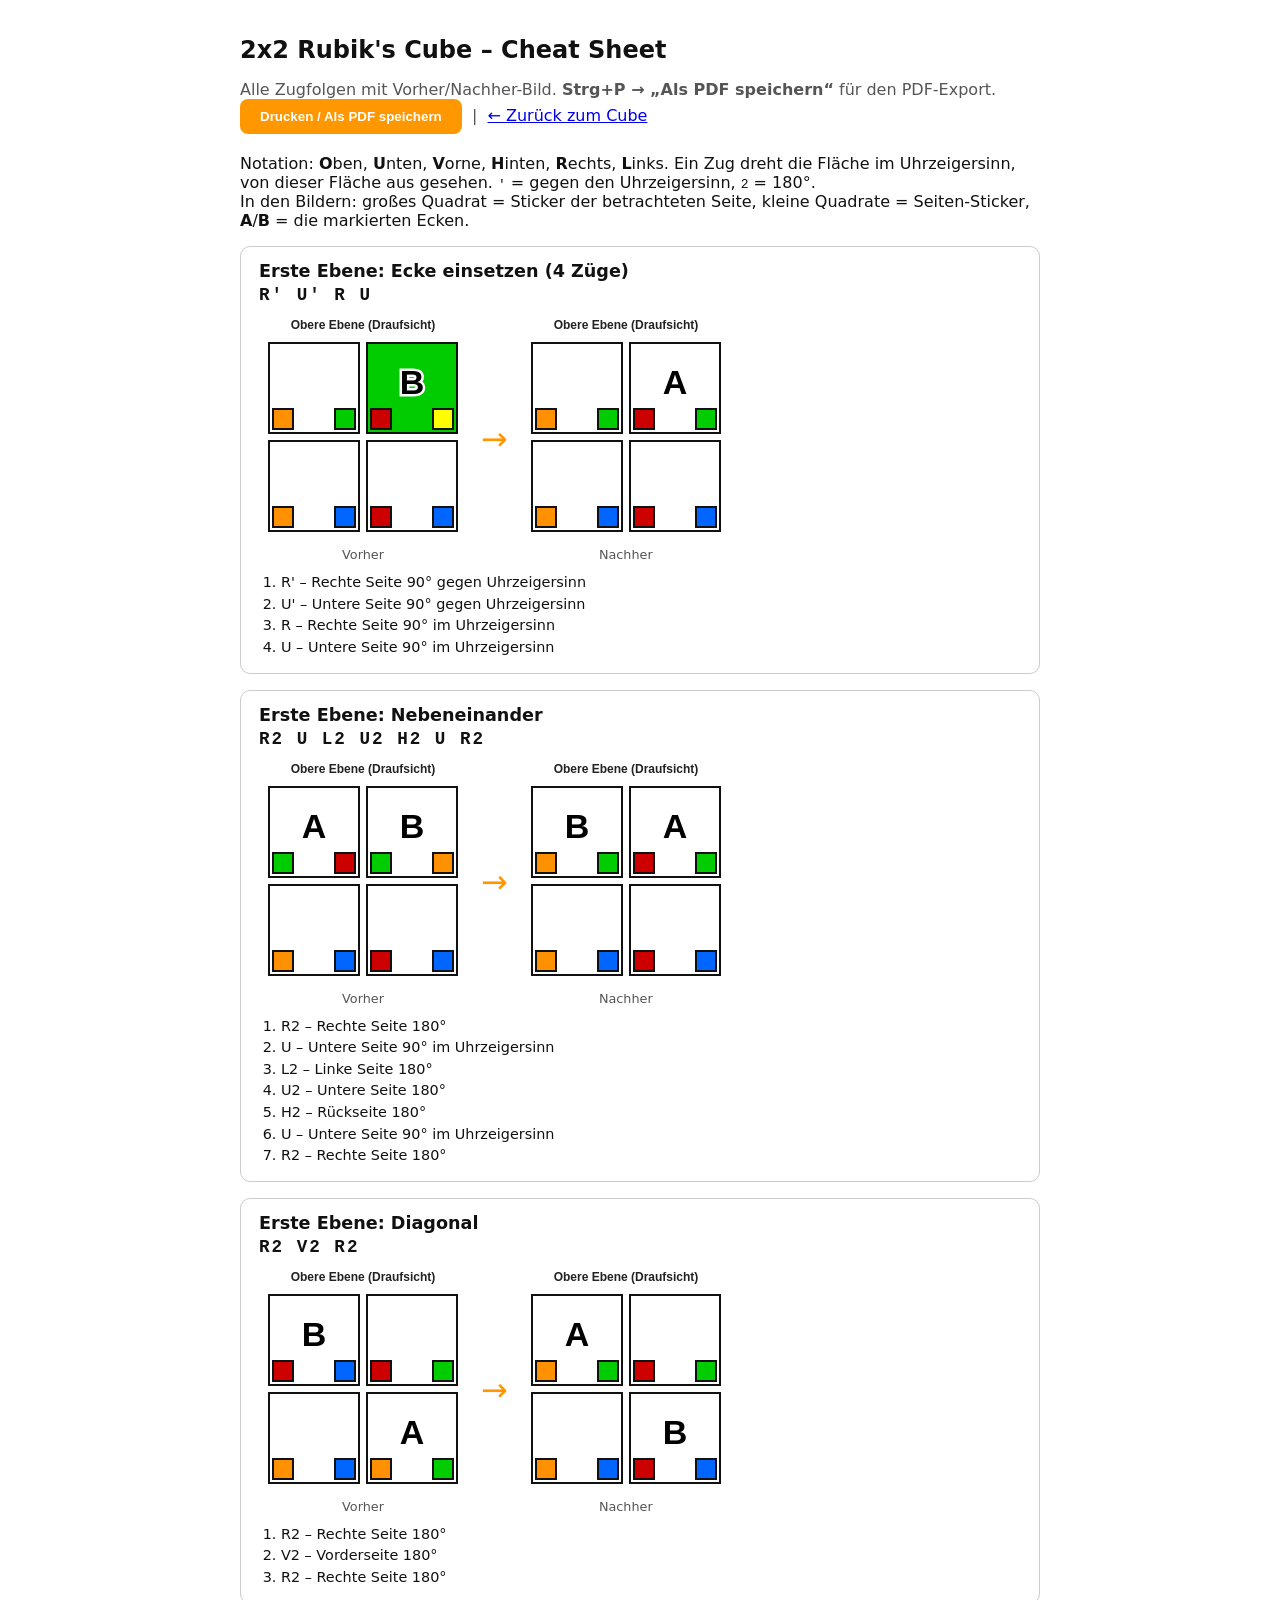
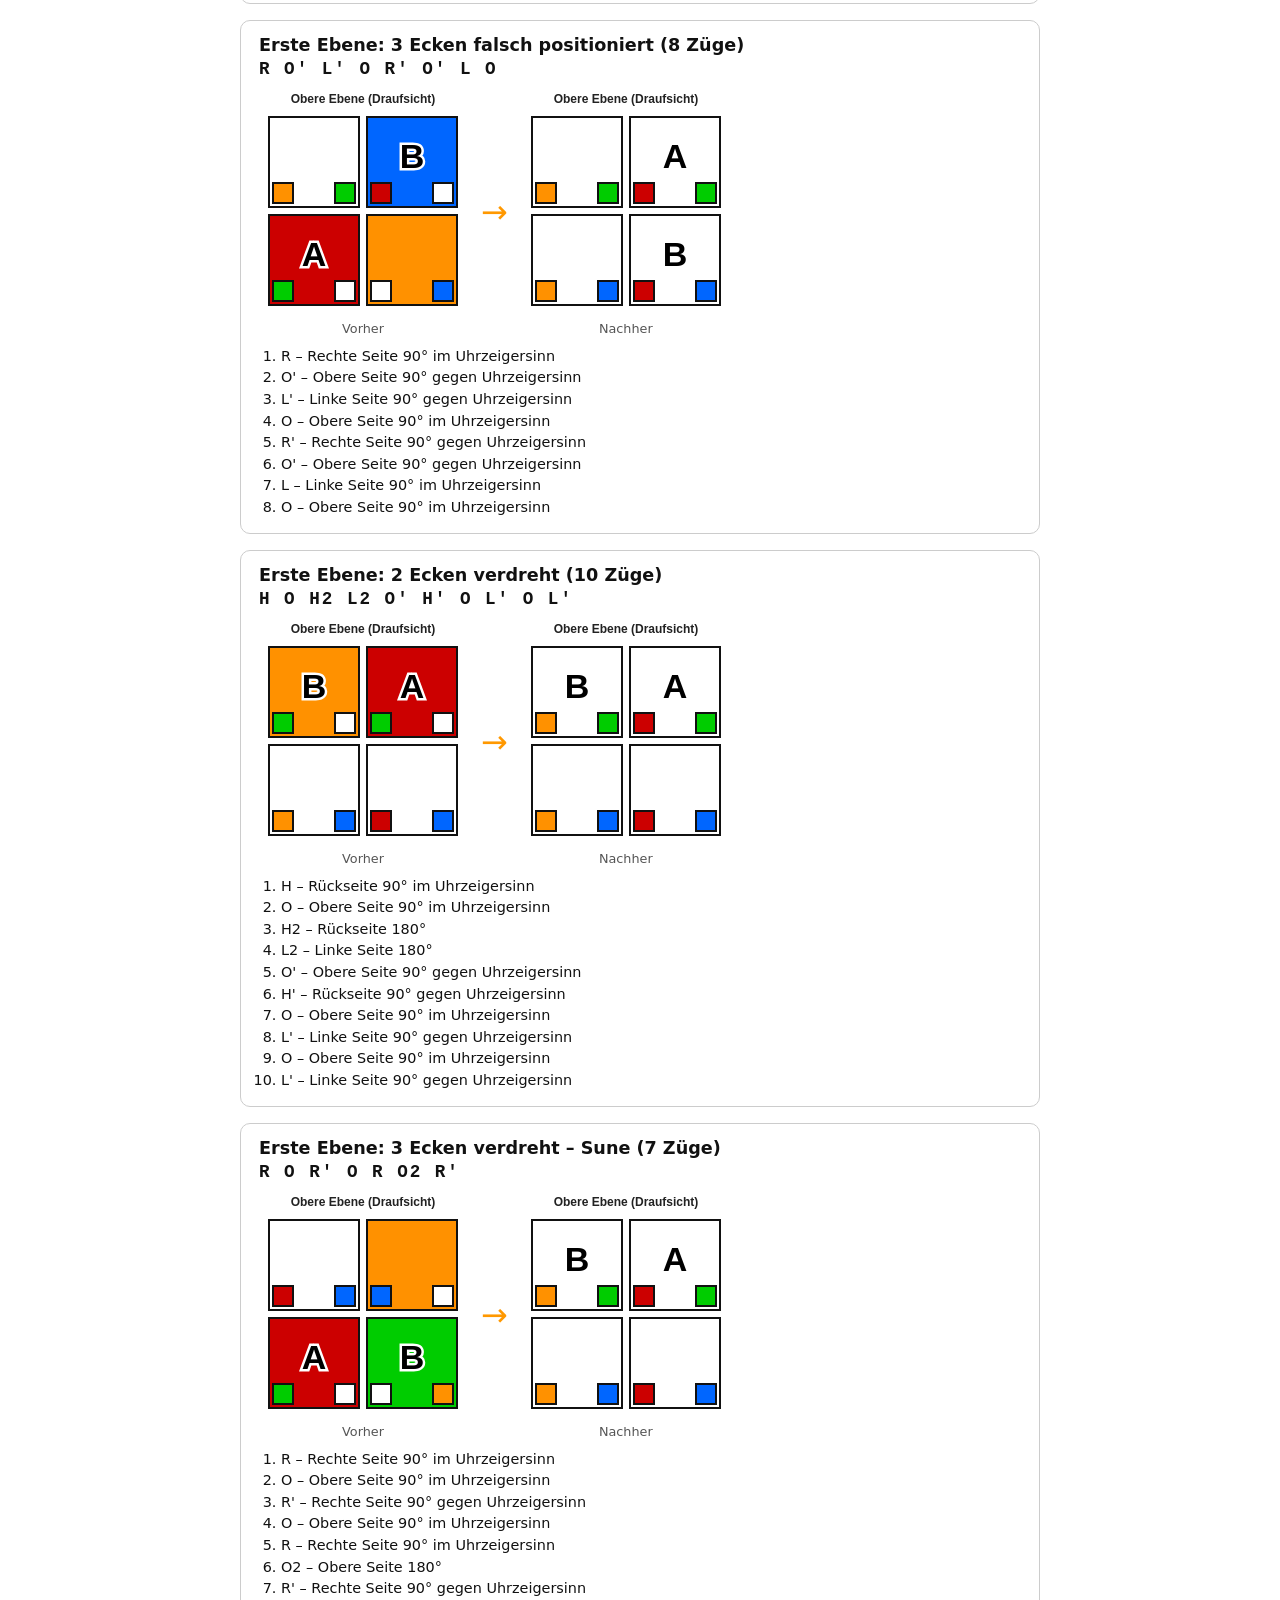
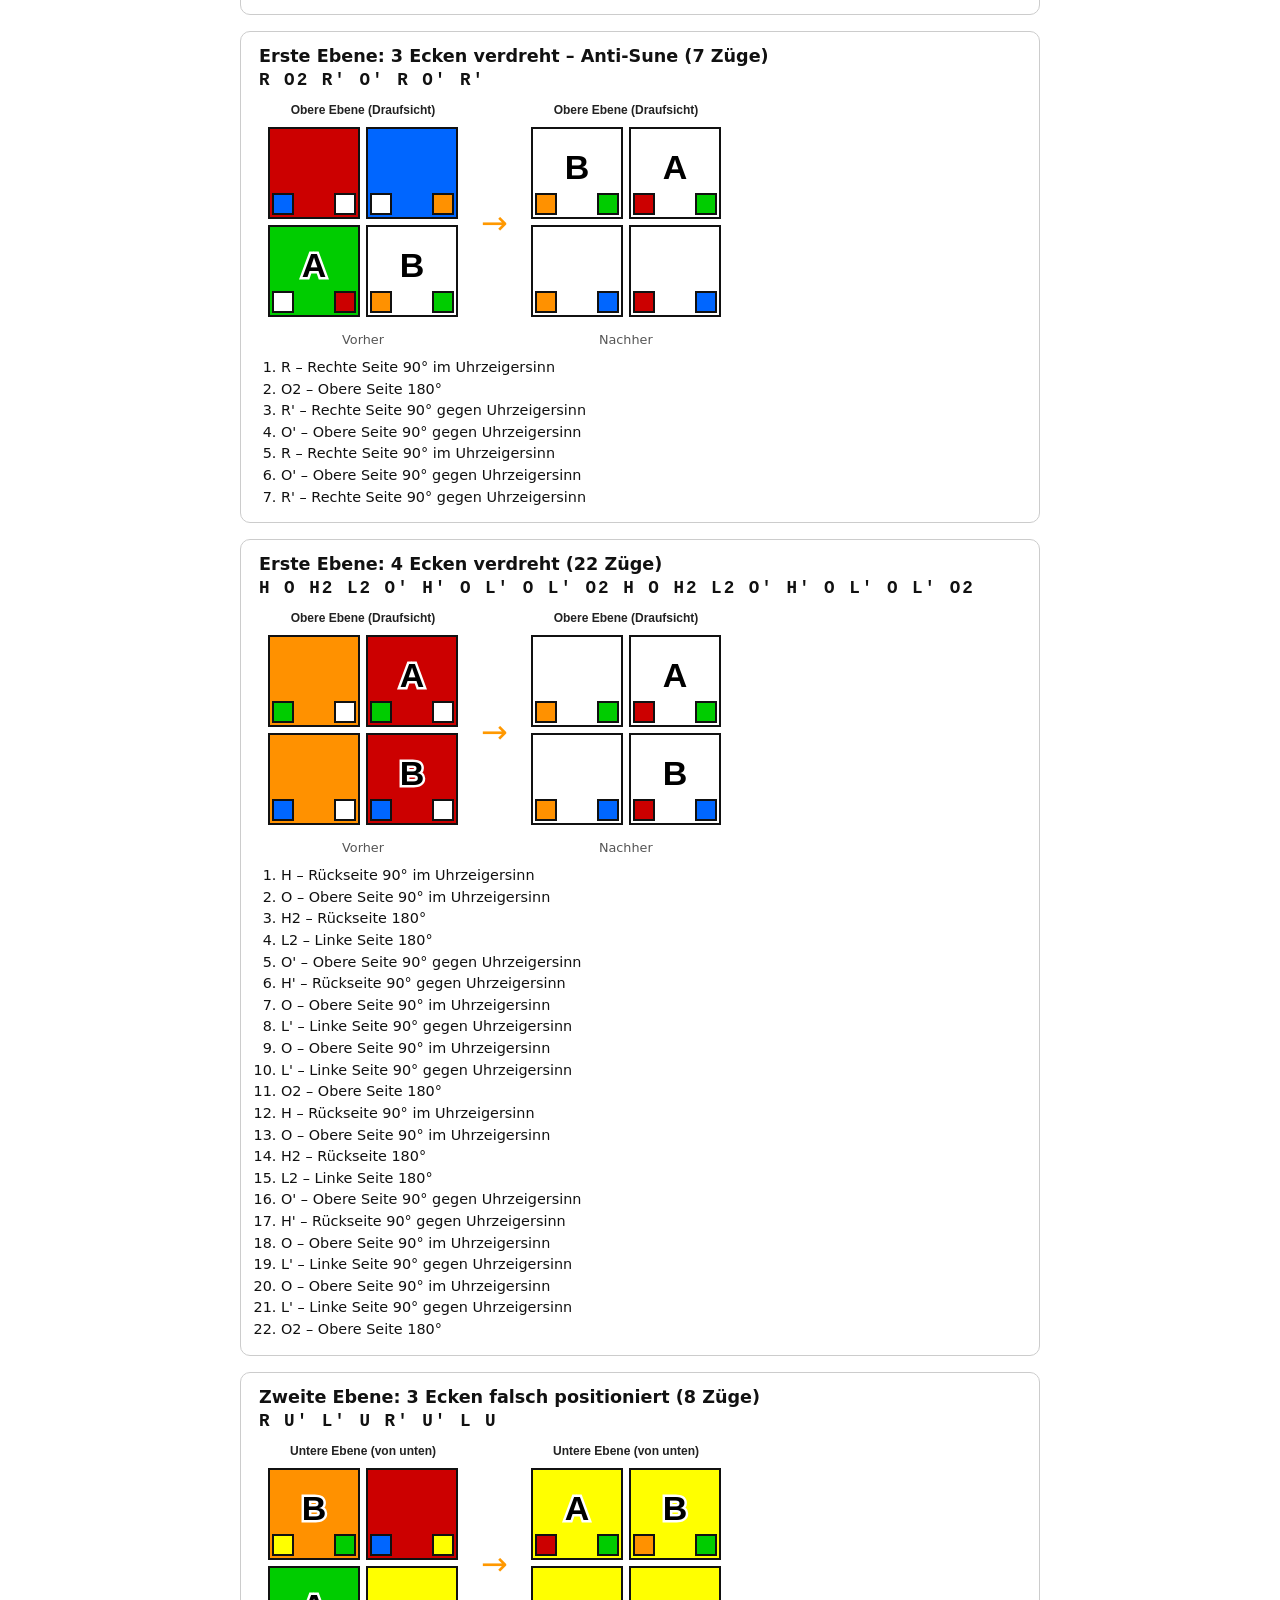
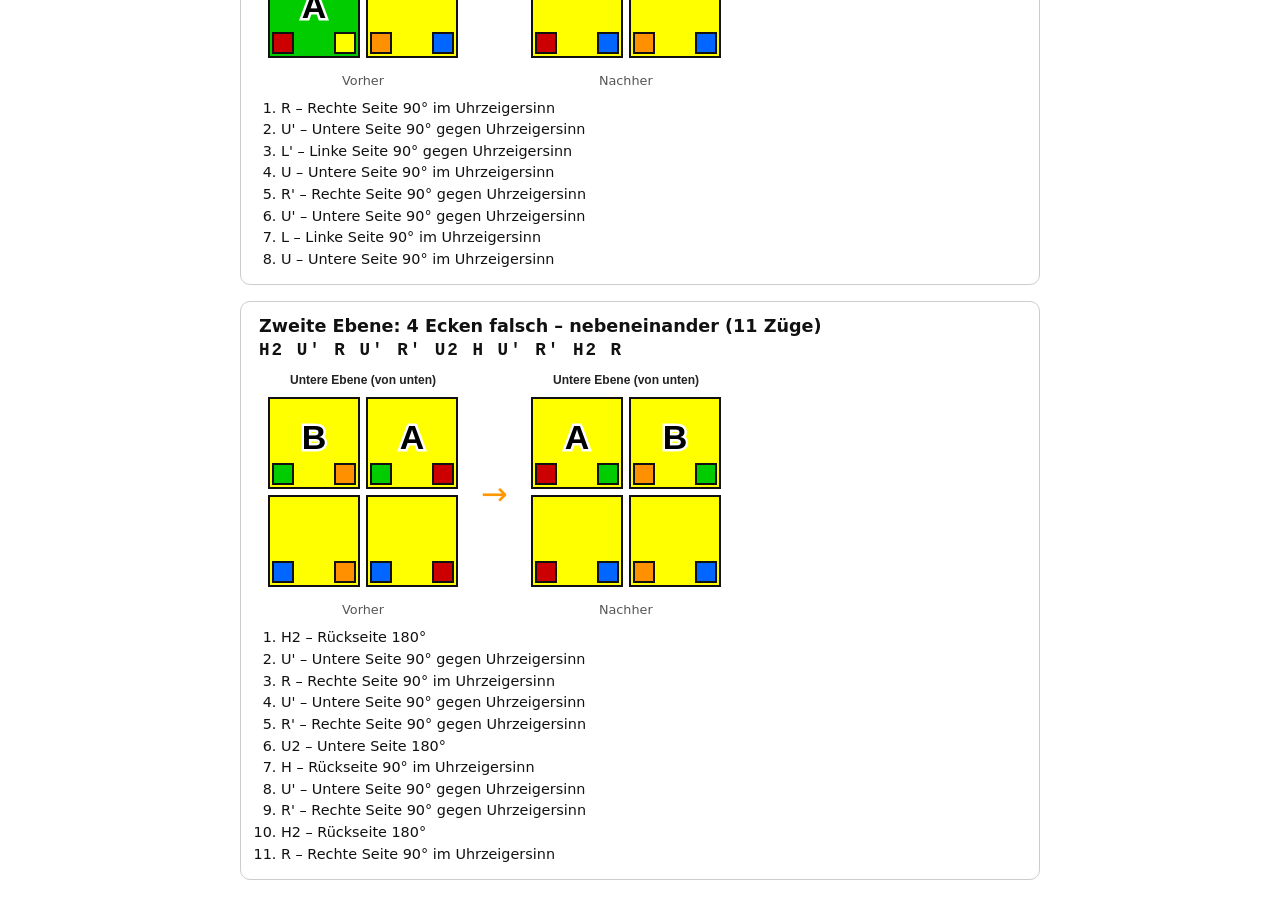
==== cheatsheet.html @ 2ba11fd2 "Add printable cheat sheet page cheatsheet.html + cheatsheet.js: per-move explanations and before/aft" ====
<!DOCTYPE html>
<html lang="de">
<head>
  <meta charset="UTF-8">
  <meta name="viewport" content="width=device-width, initial-scale=1.0">
  <title>2x2 Rubik's Cube – Cheat Sheet</title>
  <style>
    body {
      font-family: 'Segoe UI', system-ui, sans-serif;
      background: #fff;
      color: #111;
      max-width: 800px;
      margin: 0 auto;
      padding: 20px;
    }
    h1 { font-size: 1.5rem; }
    .hint { color: #555; margin-bottom: 20px; }
    .card {
      border: 1px solid #ccc;
      border-radius: 10px;
      padding: 14px 18px;
      margin: 16px 0;
      page-break-inside: avoid;
    }
    .card h2 { margin: 0 0 4px; font-size: 1.1rem; }
    .seq {
      font-family: 'Courier New', monospace;
      font-weight: bold;
      font-size: 1.1rem;
      letter-spacing: 2px;
      margin: 4px 0 10px;
    }
    .imgs { display: flex; align-items: center; gap: 14px; }
    .imgs figure { margin: 0; text-align: center; }
    .imgs figcaption { font-size: 0.8rem; color: #555; margin-top: 2px; }
    .arrow { font-size: 2rem; color: #ff9800; }
    ol { margin: 10px 0 0; padding-left: 22px; font-size: 0.9rem; line-height: 1.5; }
    button.print {
      padding: 10px 20px; border: none; border-radius: 8px;
      background: #ff9800; color: #fff; font-weight: 600; cursor: pointer;
    }
    @media print {
      .noprint { display: none; }
      body { max-width: none; padding: 0; }
      .card { border: 1px solid #999; }
    }
  </style>
</head>
<body>
  <h1>2x2 Rubik's Cube – Cheat Sheet</h1>
  <p class="hint noprint">
    Alle Zugfolgen mit Vorher/Nachher-Bild. <strong>Strg+P → „Als PDF speichern“</strong> für den PDF-Export.
    <button class="print" onclick="window.print()">Drucken / Als PDF speichern</button>
    &nbsp;|&nbsp; <a href="index.html">← Zurück zum Cube</a>
  </p>
  <p>
    Notation: <strong>O</strong>ben, <strong>U</strong>nten, <strong>V</strong>orne, <strong>H</strong>inten,
    <strong>R</strong>echts, <strong>L</strong>inks. Ein Zug dreht die Fläche im Uhrzeigersinn,
    von dieser Fläche aus gesehen. <code>'</code> = gegen den Uhrzeigersinn, <code>2</code> = 180°.<br>
    In den Bildern: großes Quadrat = Sticker der betrachteten Seite, kleine Quadrate = Seiten-Sticker,
    <strong>A</strong>/<strong>B</strong> = die markierten Ecken.
  </p>

  <div id="cards"></div>

  <script src="algorithms.js"></script>
  <script src="cheatsheet.js"></script>
</body>
</html>
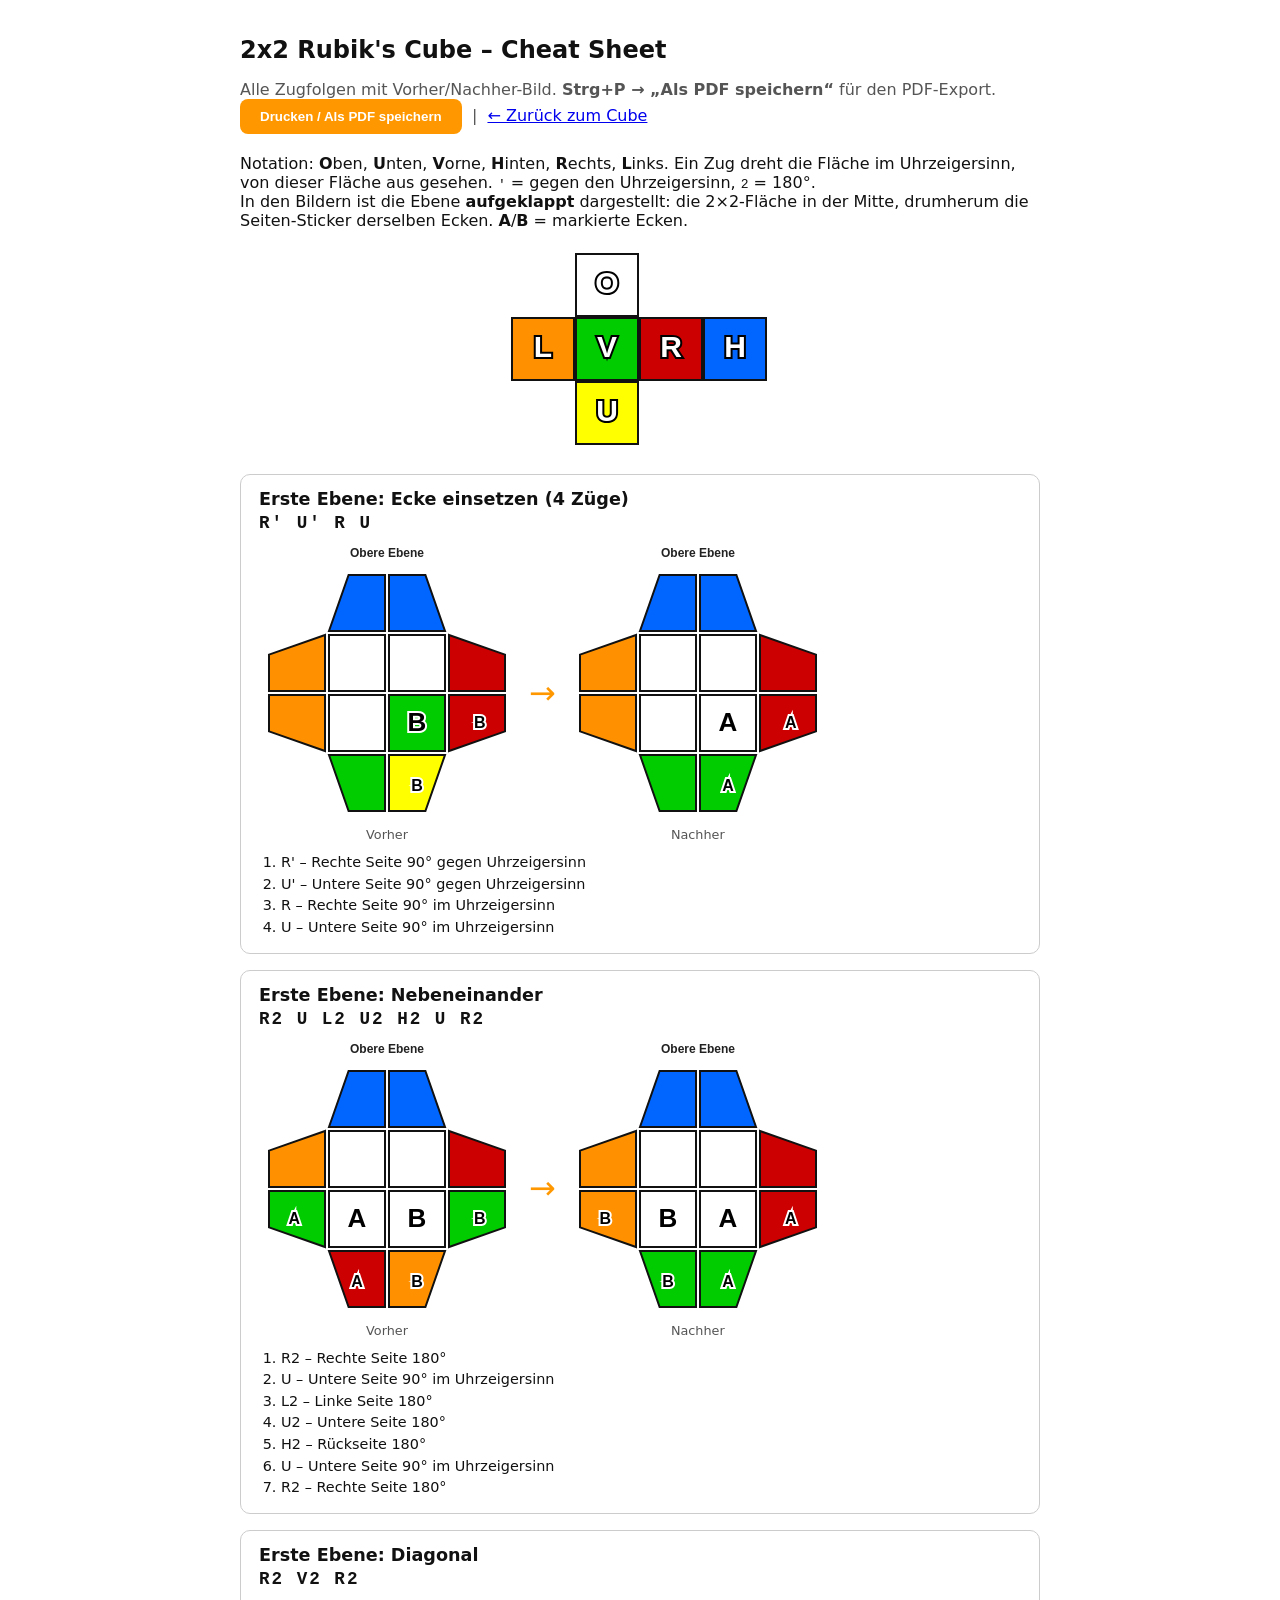
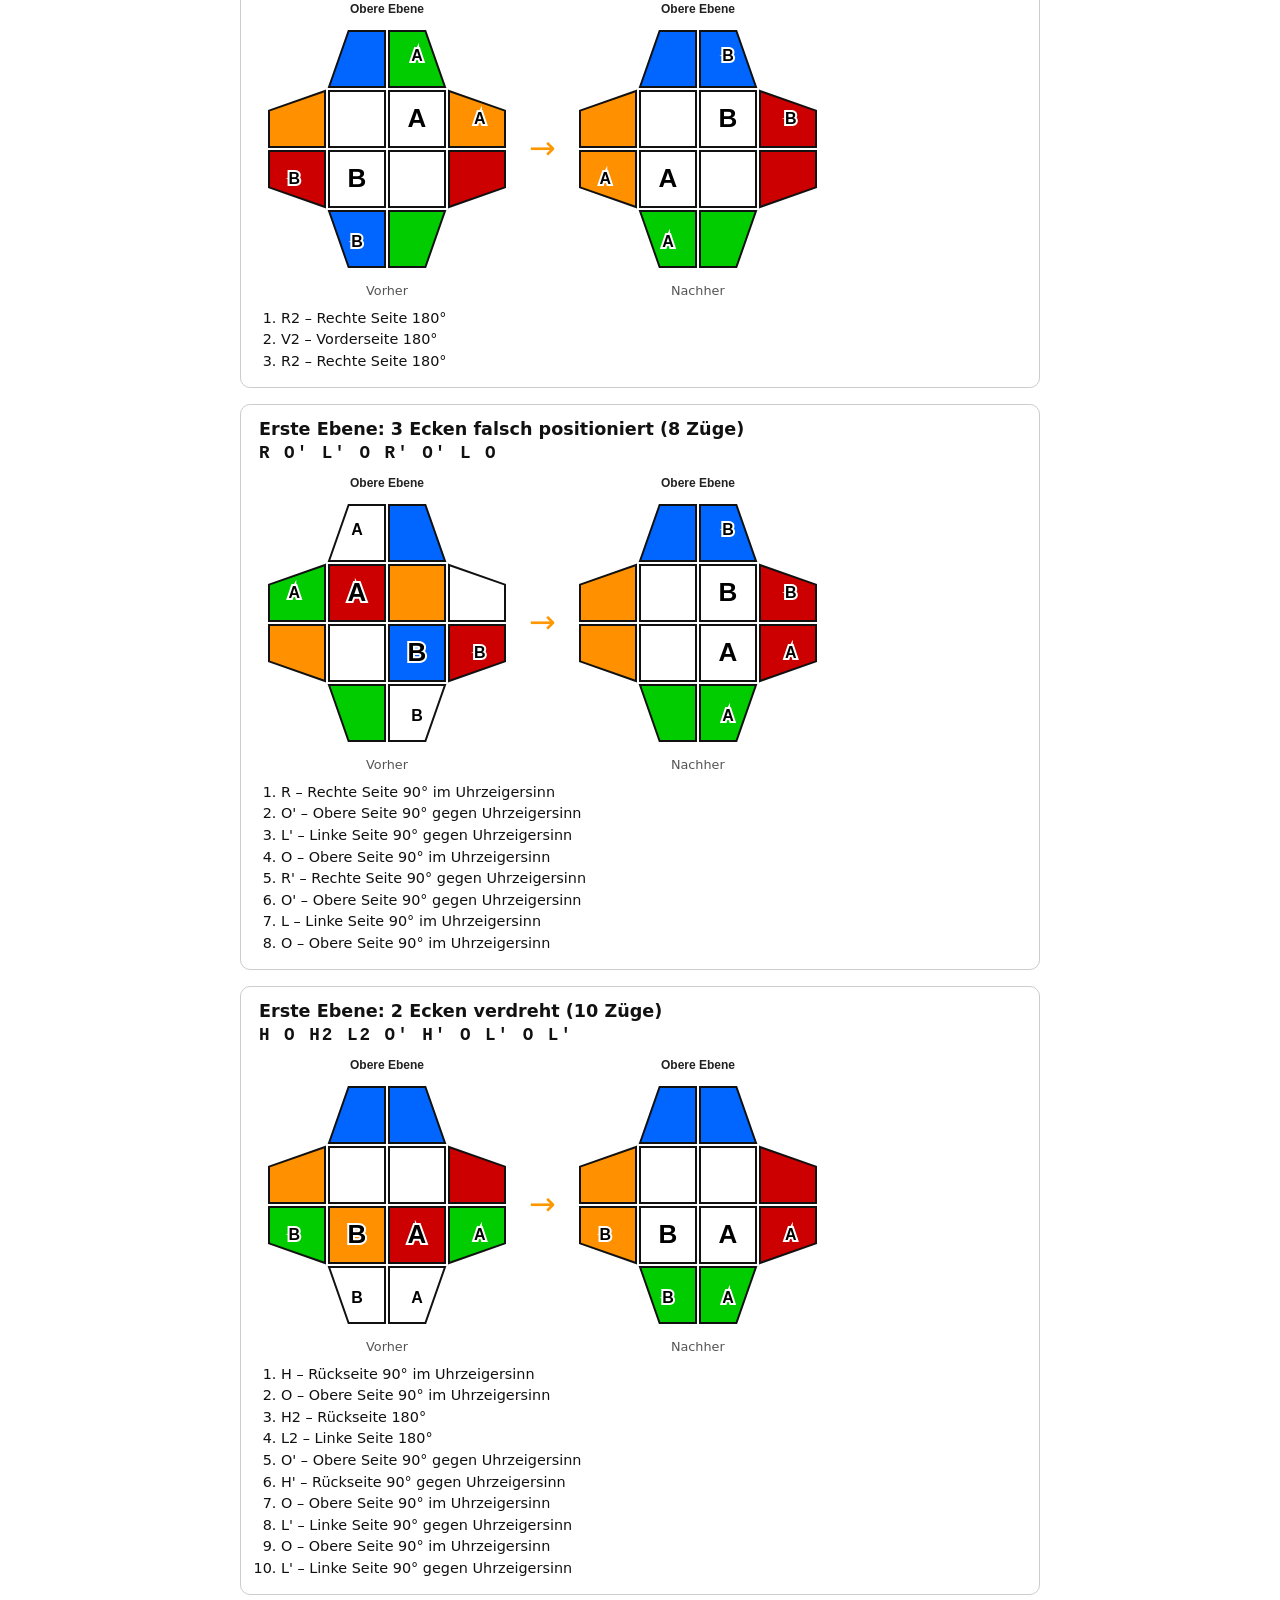
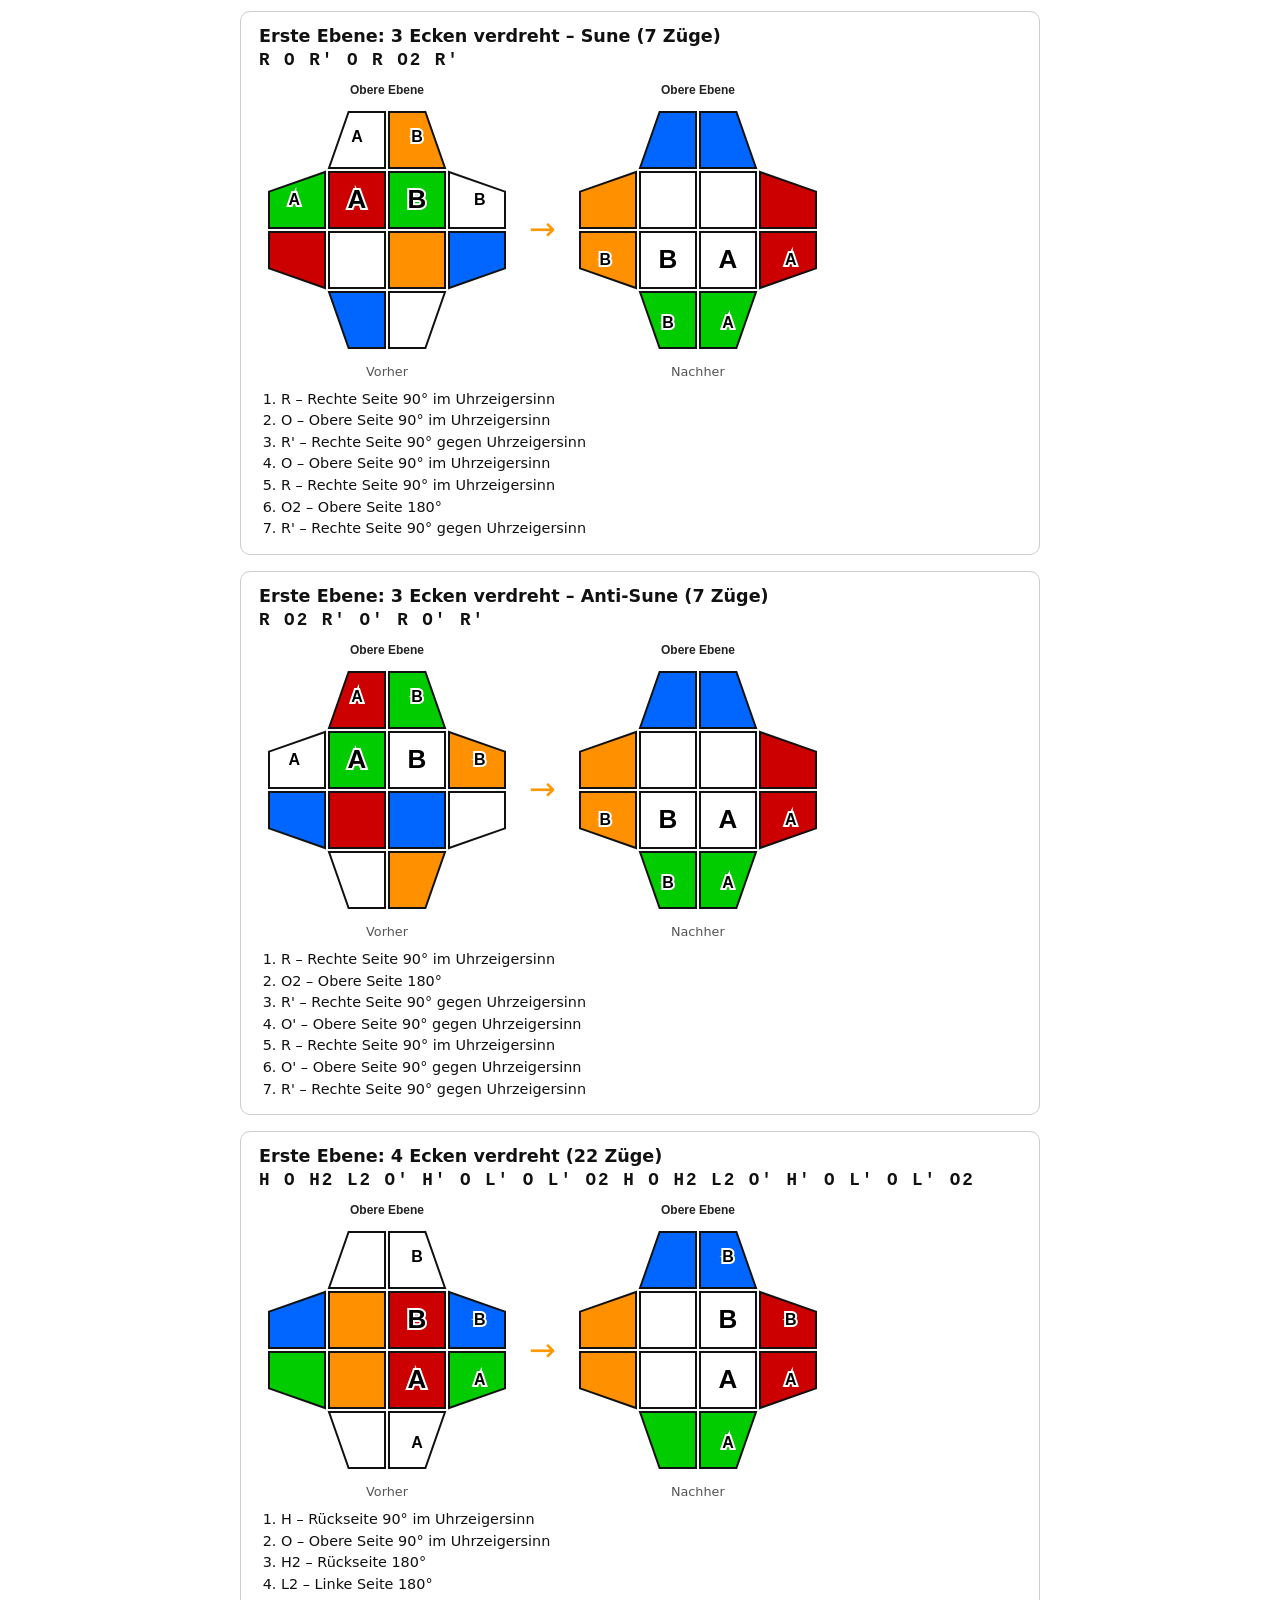
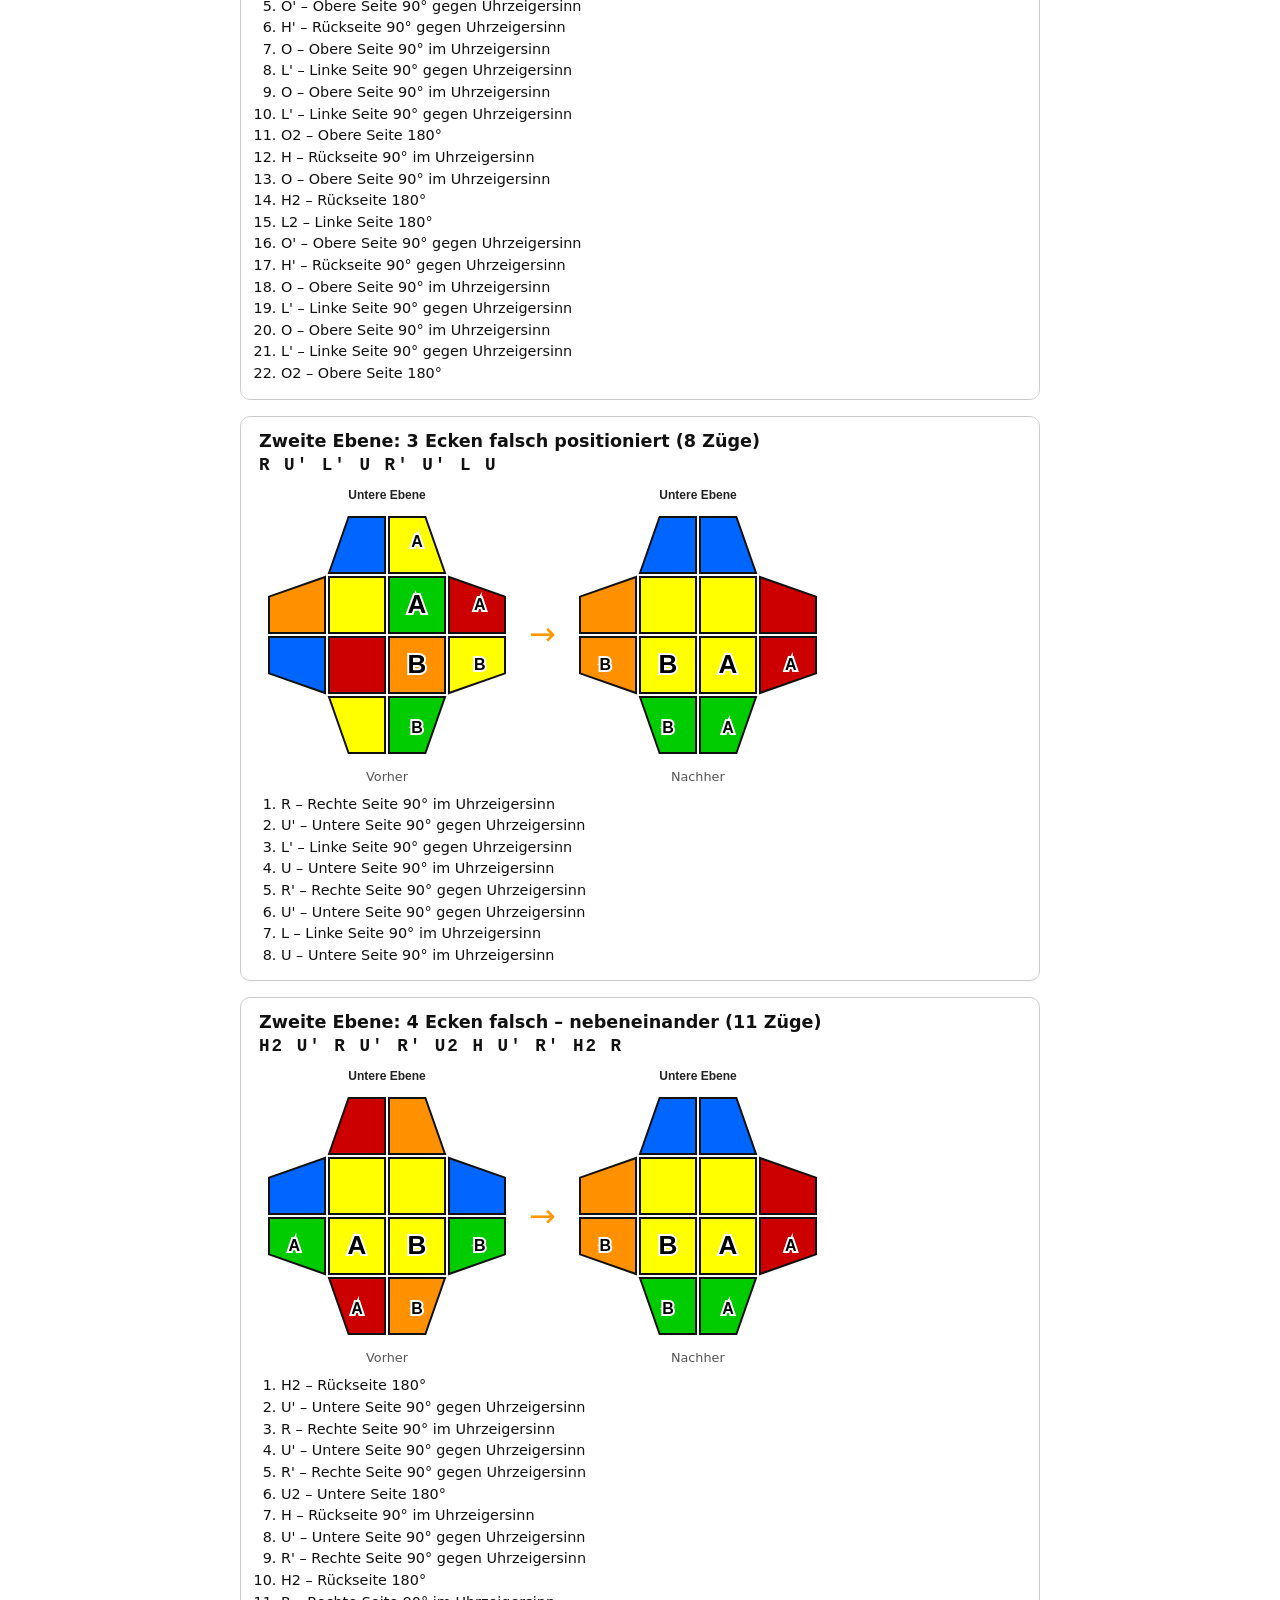
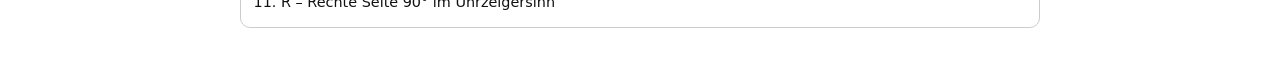
==== commit d6f96190: "Cheat sheet: cube net header, trapezoid flaps, fix sticker mapping Generated with [Devin](https://de" ====
--- a/cheatsheet.html
+++ b/cheatsheet.html
@@ -35,6 +35,7 @@
     .imgs figcaption { font-size: 0.8rem; color: #555; margin-top: 2px; }
     .arrow { font-size: 2rem; color: #ff9800; }
     ol { margin: 10px 0 0; padding-left: 22px; font-size: 0.9rem; line-height: 1.5; }
+    .net { display: flex; justify-content: center; margin: 10px 0 20px; }
     button.print {
       padding: 10px 20px; border: none; border-radius: 8px;
       background: #ff9800; color: #fff; font-weight: 600; cursor: pointer;
@@ -57,9 +58,11 @@
     Notation: <strong>O</strong>ben, <strong>U</strong>nten, <strong>V</strong>orne, <strong>H</strong>inten,
     <strong>R</strong>echts, <strong>L</strong>inks. Ein Zug dreht die Fläche im Uhrzeigersinn,
     von dieser Fläche aus gesehen. <code>'</code> = gegen den Uhrzeigersinn, <code>2</code> = 180°.<br>
-    In den Bildern: großes Quadrat = Sticker der betrachteten Seite, kleine Quadrate = Seiten-Sticker,
-    <strong>A</strong>/<strong>B</strong> = die markierten Ecken.
+    In den Bildern ist die Ebene <strong>aufgeklappt</strong> dargestellt: die 2×2-Fläche in der Mitte,
+    drumherum die Seiten-Sticker derselben Ecken. <strong>A</strong>/<strong>B</strong> = markierte Ecken.
   </p>
+
+  <div class="net"><canvas id="netCanvas"></canvas></div>
 
   <div id="cards"></div>
 
